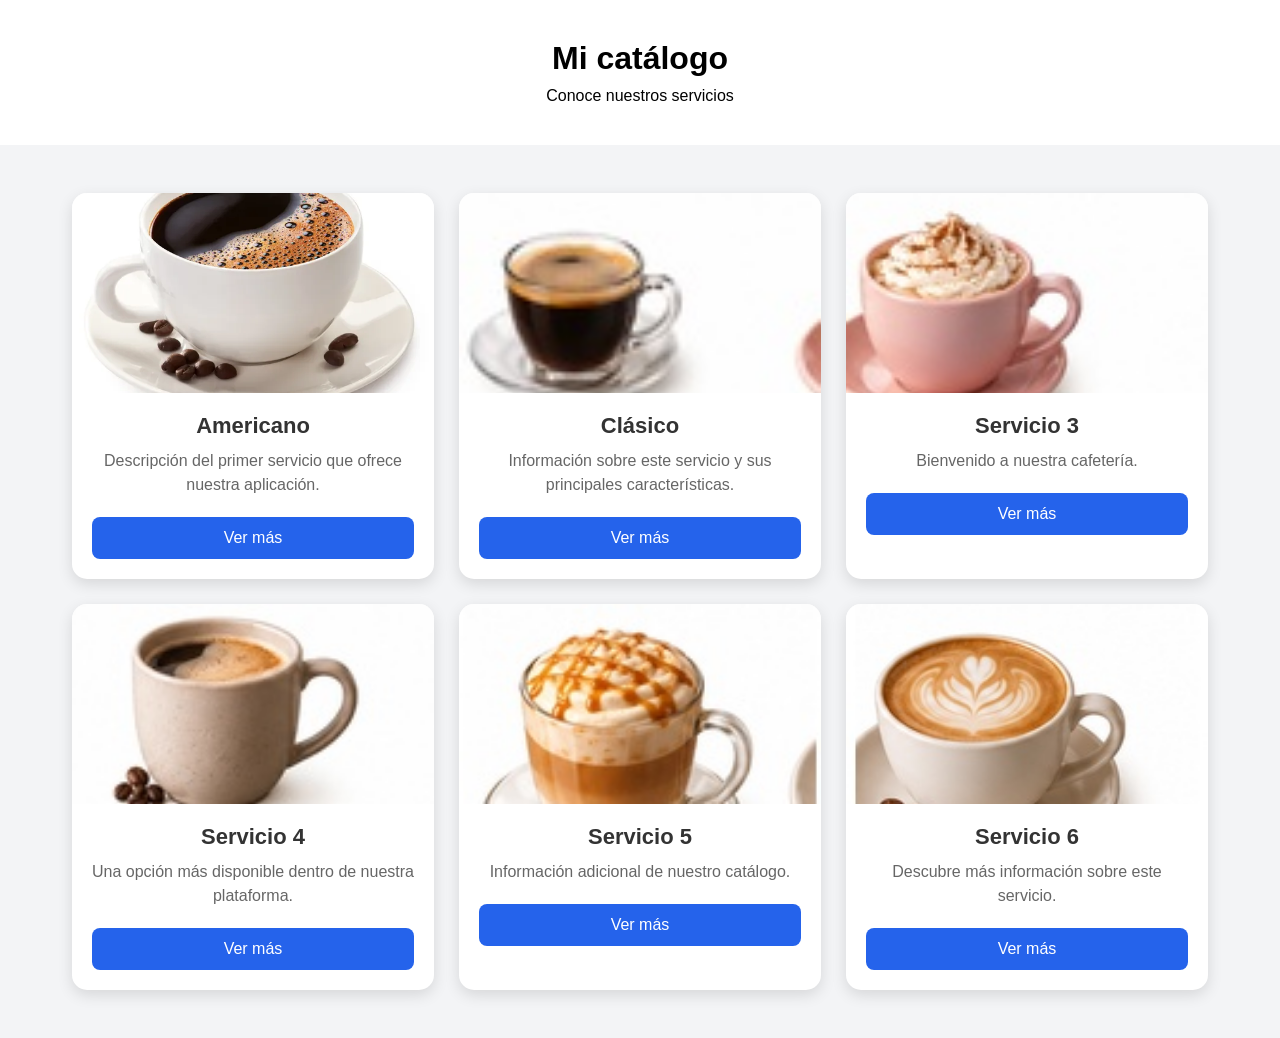
==== index.html @ 4cdc7049 "primera version de coffe PWA" ====
<!DOCTYPE html>
<html lang="es">
<head>
    <meta charset="UTF-8">
    <meta name="viewport" content="width=device-width, initial-scale=1.0">
    <meta name="theme-color" content="#db4938">
    <link rel="stylesheet" href="css/style.css">
    <link rel="manifest" href="manifest.json">
    <title>Coffee PWA</title>
</head>
<body>
    <header>
        <h1 style="color: black;">Mi catálogo</h1>
        <p style="color: black;">
            Conoce nuestros servicios
        </p>
        <button id="btnInstalar" onclick="instalarApp()" style="display:none;">
            Descargar aplicación
        </button>
    </header>
    <main class="contenedor">
        <div class="card">
            <img src="imagenes/icons/cafee.jpg" alt="Americano">
            <div class="card-contenido">
                <h2>Americano</h2>
                <p>
                    Descripción del primer servicio que ofrece
                    nuestra aplicación.
                </p>
                <button>Ver más</button>
            </div>
        </div>
        <div class="card">
            <img src="imagenes/cafe2.jpg" alt="Clásico">
            <div class="card-contenido">
                <h2>Clásico</h2>
                <p>
                    Información sobre este servicio y sus
                    principales características.
                </p>
                <button>Ver más</button>
            </div>
        </div>
        <div class="card">
            <img src="imagenes/cafe3.jpg" alt="Café 3">
            <div class="card-contenido">
                <h2>Servicio 3</h2>
                <p>
                    Bienvenido a nuestra cafetería.
                </p>
                <button>Ver más</button>
            </div>
        </div>
        <div class="card">
            <img src="imagenes/cafe4.jpg" alt="Café 4">
            <div class="card-contenido">
                <h2>Servicio 4</h2>
                <p>
                    Una opción más disponible dentro
                    de nuestra plataforma.
                </p>
                <button>Ver más</button>
            </div>
        </div>
        <div class="card">
            <img src="imagenes/cafe5.jpg" alt="Café 5">
            <div class="card-contenido">
                <h2>Servicio 5</h2>
                <p>
                    Información adicional de nuestro catálogo.
                </p>
                <button>Ver más</button>
            </div>
        </div>
        <div class="card">
            <img src="imagenes/cafe6.jpg" alt="Café 6">
            <div class="card-contenido">
                <h2>Servicio 6</h2>
                <p>
                    Descubre más información sobre este servicio.
                </p>
                <button>Ver más</button>
            </div>
        </div>
    </main>
    <script src="js/app.js"></script>

</body>

</html>
---- css/style.css ----
*{
        margin:0;
        padding:0;
        box-sizing:border-box;
    }
    body{
        background-color:#e5583f;
        font-family: 'Nunito',sans-serif;
        font-size: 1rem;
    }

main{
    max-width: px;
    margin:auto;
    padding: 0.5rem;
    text-align: center;
}
nav{
    display:flex;
    justify-content:space-between;
    align-items:center;
}
ul{
    list-style:none;
    display:flex;
}
li{
    margin:1rem;
}
h1{
    color:#fff;
    margin-bottom:0.5rem;
}

* {
    margin: 0;
    padding: 0;
    box-sizing: border-box;
}

body {
    font-family: Arial, sans-serif;
    background-color: #f3f4f6;
    color: #333;
}

/* Encabezado */

header {
    text-align: center;
    padding: 40px 20px;
    background-color: #ffffff;
}

header h1 {
    font-size: 32px;
    margin-bottom: 10px;
}

header p {
    color: #777;
}


/* Contenedor de las cards */

.contenedor {
    width: 90%;
    max-width: 1200px;
    margin: 40px auto;

    display: grid;

    /* 3 cards por fila */
    grid-template-columns: repeat(3, 1fr);

    gap: 25px;
}


/* Card */

.card {
    background-color: white;
    border-radius: 15px;
    overflow: hidden;

    box-shadow: 0 5px 15px rgba(0, 0, 0, 0.12);

    transition: transform 0.3s ease,
                box-shadow 0.3s ease;
}

.card:hover {
    transform: translateY(-8px);

    box-shadow: 0 10px 25px rgba(0, 0, 0, 0.18);
}


/* Imagen */

.card img {
    width: 100%;
    height: 200px;

    object-fit: cover;

    display: block;
}


/* Contenido */

.card-contenido {
    padding: 20px;
}

.card-contenido h2 {
    margin-bottom: 10px;
    font-size: 22px;
}

.card-contenido p {
    color: #666;
    line-height: 1.5;
    margin-bottom: 20px;
}


/* Botón */

.card button {
    width: 100%;
    padding: 12px;

    border: none;
    border-radius: 8px;

    background-color: #2563eb;
    color: white;

    font-size: 16px;

    cursor: pointer;
}

.card button:hover {
    background-color: #1d4ed8;
}


/* TABLET */

@media (max-width: 900px) {

    .contenedor {
        grid-template-columns: repeat(2, 1fr);
    }

}


/* CELULAR */

@media (max-width: 600px) {

    .contenedor {
        grid-template-columns: 1fr;
    }

    header h1 {
        font-size: 26px;
    }

}
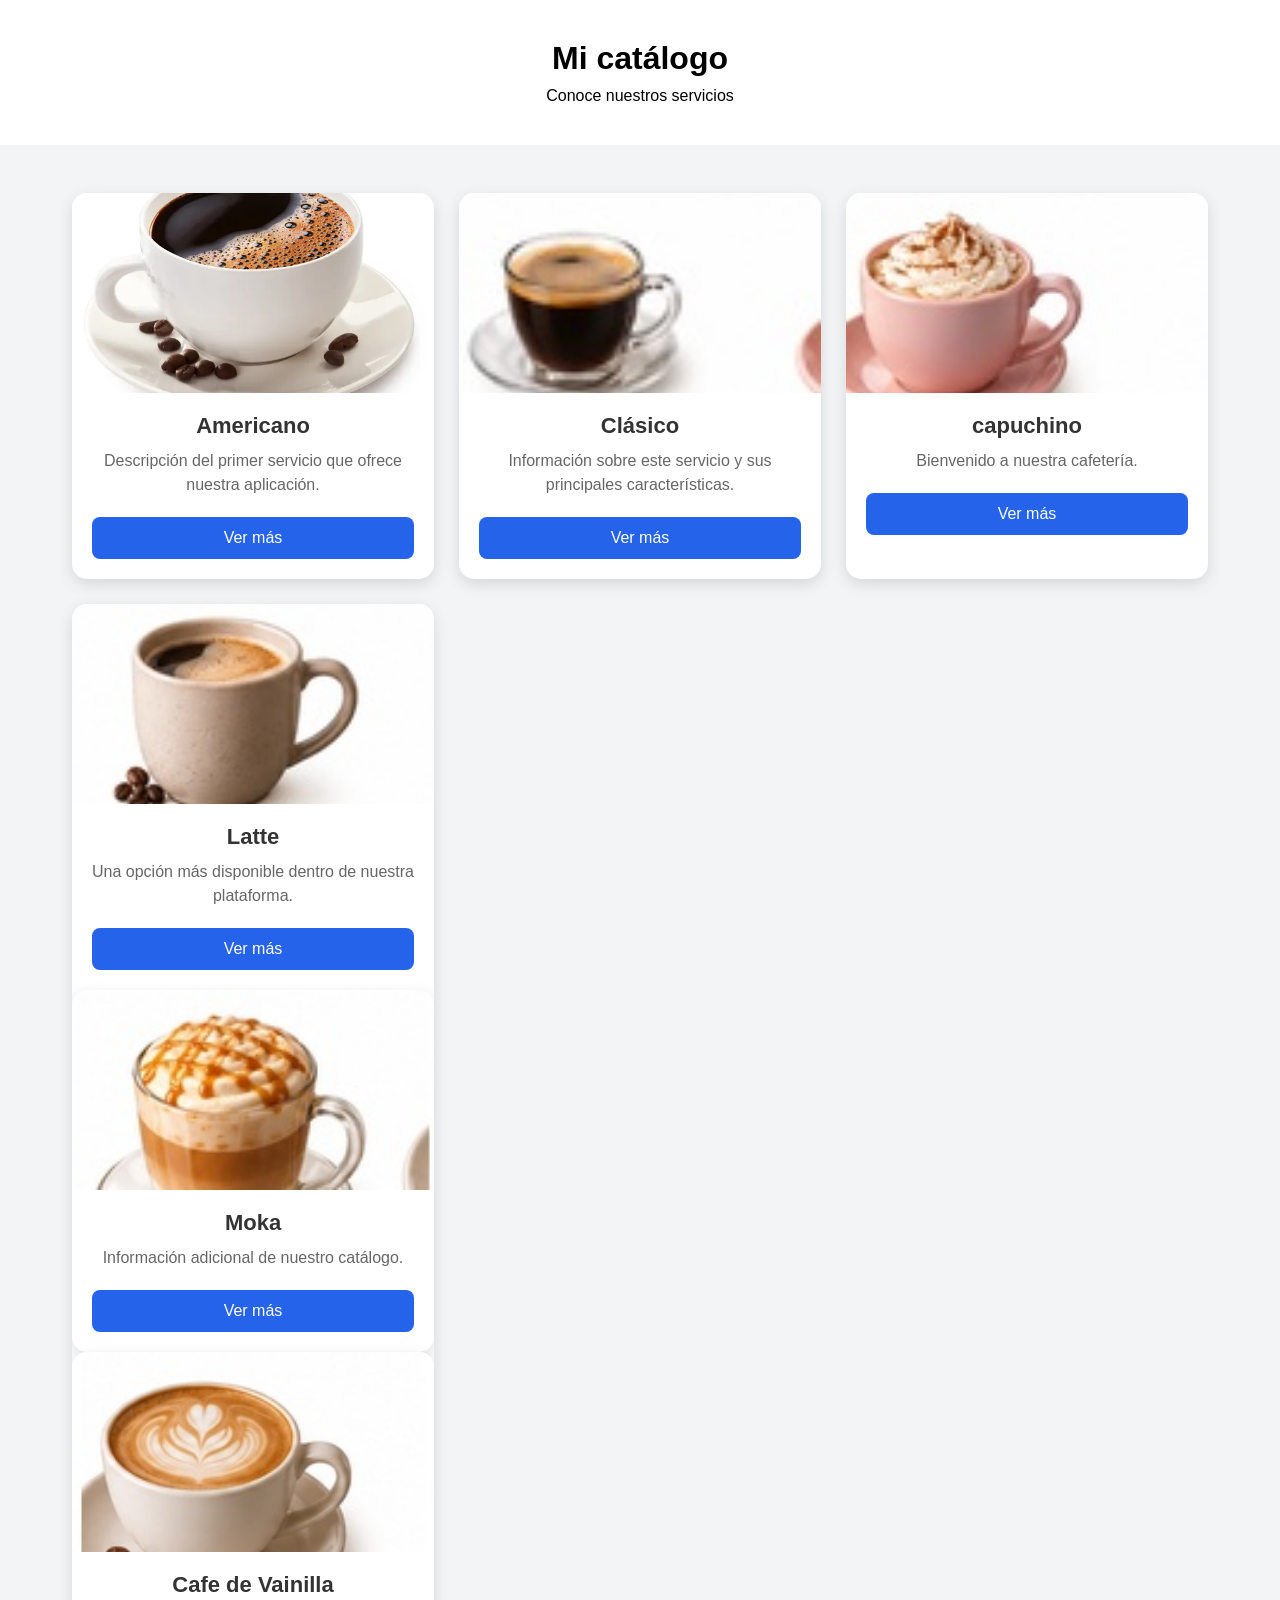
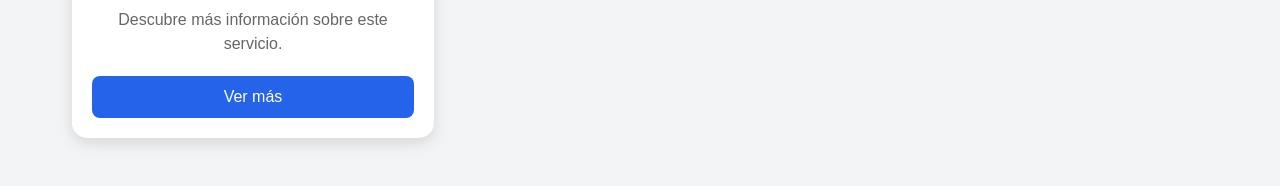
==== commit 357d56cb: "Version actualizada de coffe PWA" ====
--- a/index.html
+++ b/index.html
@@ -19,7 +19,7 @@
         </button>
     </header>
     <main class="contenedor">
-        <div class="card">
+        <div class="card" onclick="location.href='detalle.html?producto=americano'">
             <img src="imagenes/icons/cafee.jpg" alt="Americano">
             <div class="card-contenido">
                 <h2>Americano</h2>
@@ -27,10 +27,16 @@
                     Descripción del primer servicio que ofrece
                     nuestra aplicación.
                 </p>
-                <button>Ver más</button>
+                <button onclick="mostrarInfo(this)">Ver más</button>
+                <div class="informacion-extra">
+            <p><strong>Precio:</strong> $45</p>
+            <p><strong>Tamaño:</strong> 350 ml</p>
+            <p><strong>Ingredientes:</strong> Café espresso y agua caliente.</p>
+            <p><strong>Disponible:</strong> Sí</p>
+        </div>
             </div>
         </div>
-        <div class="card">
+        <div class="card" onclick="location.href='detalle.html?producto=americano'">
             <img src="imagenes/cafe2.jpg" alt="Clásico">
             <div class="card-contenido">
                 <h2>Clásico</h2>
@@ -38,48 +44,77 @@
                     Información sobre este servicio y sus
                     principales características.
                 </p>
-                <button>Ver más</button>
+                <button onclick="mostrarInfo(this)">Ver más</button>
+                <div class="informacion-extra">
+                <p><strong>Precio:</strong> $50</p>
+                <p><strong>Tamaño:</strong> 400 ml</p>
+                <p><strong>Ingredientes:</strong> Café, leche y azúcar.</p>
+                <p><strong>Disponible:</strong> Sí</p>
+            </div>
             </div>
         </div>
-        <div class="card">
+        <div class="card" onclick="location.href='detalle.html?producto=americano'">
             <img src="imagenes/cafe3.jpg" alt="Café 3">
             <div class="card-contenido">
-                <h2>Servicio 3</h2>
+                <h2>capuchino</h2>
                 <p>
                     Bienvenido a nuestra cafetería.
                 </p>
-                <button>Ver más</button>
+                <button onclick="mostrarInfo(this)">Ver más</button>
+                <div class="informacion-extra">
+                    <p><strong>Precio:</strong> $55</p>
+                    <p><strong>Tamaño:</strong> 350 ml</p>
+                    <p><strong>Ingredientes:</strong> Café, leche y azúcar.</p>
+                    <p><strong>Disponible:</strong> Sí</p>
+                </div>
             </div>
         </div>
-        <div class="card">
+        <div class="card" onclick="location.href='detalle.html?producto=americano'">
             <img src="imagenes/cafe4.jpg" alt="Café 4">
             <div class="card-contenido">
-                <h2>Servicio 4</h2>
+                <h2>Latte</h2>
                 <p>
                     Una opción más disponible dentro
                     de nuestra plataforma.
                 </p>
-                <button>Ver más</button>
+                <button onclick="mostrarInfo(this)">Ver más</button>
+                <div class="informacion-extra">
+                    <p><strong>Precio:</strong> $60</p>
+                    <p><strong>Tamaño:</strong> 400 ml</p>
+                    <p><strong>Ingredientes:</strong> Café, leche y azúcar.</p>
+                    <p><strong>Disponible:</strong> Sí</p>
             </div>
         </div>
-        <div class="card">
+        <div class="card" onclick="location.href='detalle.html?producto=americano'">
             <img src="imagenes/cafe5.jpg" alt="Café 5">
             <div class="card-contenido">
-                <h2>Servicio 5</h2>
+                <h2>Moka</h2>
                 <p>
                     Información adicional de nuestro catálogo.
                 </p>
-                <button>Ver más</button>
+                <button onclick="mostrarInfo(this)">Ver más</button>
+                <div class="informacion-extra">
+                    <p><strong>Precio:</strong> $65</p>
+                    <p><strong>Tamaño:</strong> 300 ml</p>
+                    <p><strong>Ingredientes:</strong> Café, leche y azúcar.</p>
+                    <p><strong>Disponible:</strong> Sí</p>
+                </div>
             </div>
         </div>
-        <div class="card">
+        <div class="card" onclick="location.href='detalle.html?producto=americano'">
             <img src="imagenes/cafe6.jpg" alt="Café 6">
             <div class="card-contenido">
-                <h2>Servicio 6</h2>
+                <h2>Cafe de Vainilla</h2>
                 <p>
                     Descubre más información sobre este servicio.
                 </p>
-                <button>Ver más</button>
+                <button onclick="mostrarInfo(this)">Ver más</button>
+                <div class="informacion-extra">
+                    <p><strong>Precio:</strong> $70</p>
+                    <p><strong>Tamaño:</strong> 350 ml</p>
+                    <p><strong>Ingredientes:</strong> Café, leche y azúcar.</p>
+                    <p><strong>Disponible:</strong> Sí</p>
+                </div>
             </div>
         </div>
     </main>
--- a/css/style.css
+++ b/css/style.css
@@ -173,4 +173,47 @@
         font-size: 26px;
     }
 
+}
+.detalle {
+    max-width: 500px;
+    margin: 30px auto;
+    padding: 20px;
+    text-align: center;
+    background: white;
+    border-radius: 15px;
+}
+
+.detalle img {
+    width: 100%;
+    max-width: 350px;
+    height: 250px;
+    object-fit: cover;
+    border-radius: 10px;
+}
+
+.detalle h2 {
+    font-size: 28px;
+}
+
+.detalle p {
+    font-size: 18px;
+    line-height: 1.5;
+}
+
+.detalle button {
+    padding: 10px 20px;
+    border: none;
+    border-radius: 8px;
+    cursor: pointer;
+}
+.informacion-extra {
+    display: none;
+    margin-top: 15px;
+    padding: 10px;
+    background-color: #f5f5f5;
+    border-radius: 10px;
+}
+
+.informacion-extra p {
+    margin: 5px 0;
 }
